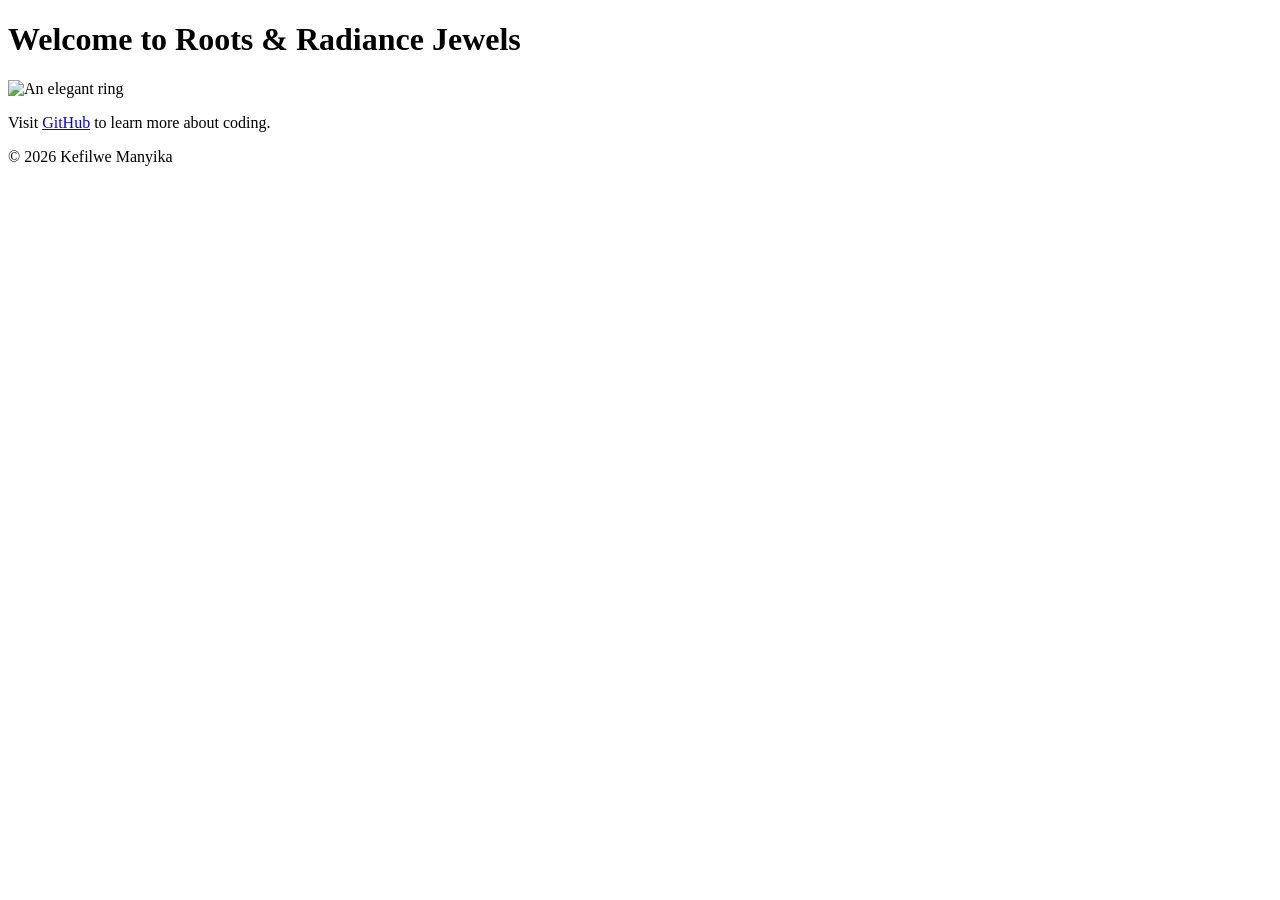
==== index.html @ 9902914d "Initial commit: Added simple HTML page" ====
<!DOCTYPE html> 

<html lang="en"> 

<head> 

    <meta charset="UTF-8"> 

    <meta name="viewport" content="width=device-width, initial-scale=1.0"> 

    <title>Roots & Radiance Jewels</title> 

</head> 

<body> 

    <header> 

        <h1>Welcome to Roots & Radiance Jewels   </h1> 

    </header> 

 

    <main> 

         
        <img src="https://cdn-media.glamira.com/media/product/newgeneration/view/1/sku/11611dreamy-feeling/womenstone/diamond-zirconia_AAAAA/alloycolour/yellow/width/w5.jpg" alt="An elegant ring"> 

         

        <p>Visit <a href="https://github.com">GitHub</a> to learn more about coding.</p> 

    </main> 

 

    <footer> 

        <p>&copy; 2026 Kefilwe Manyika</p> 

    </footer> 

 

</body> 

</html>
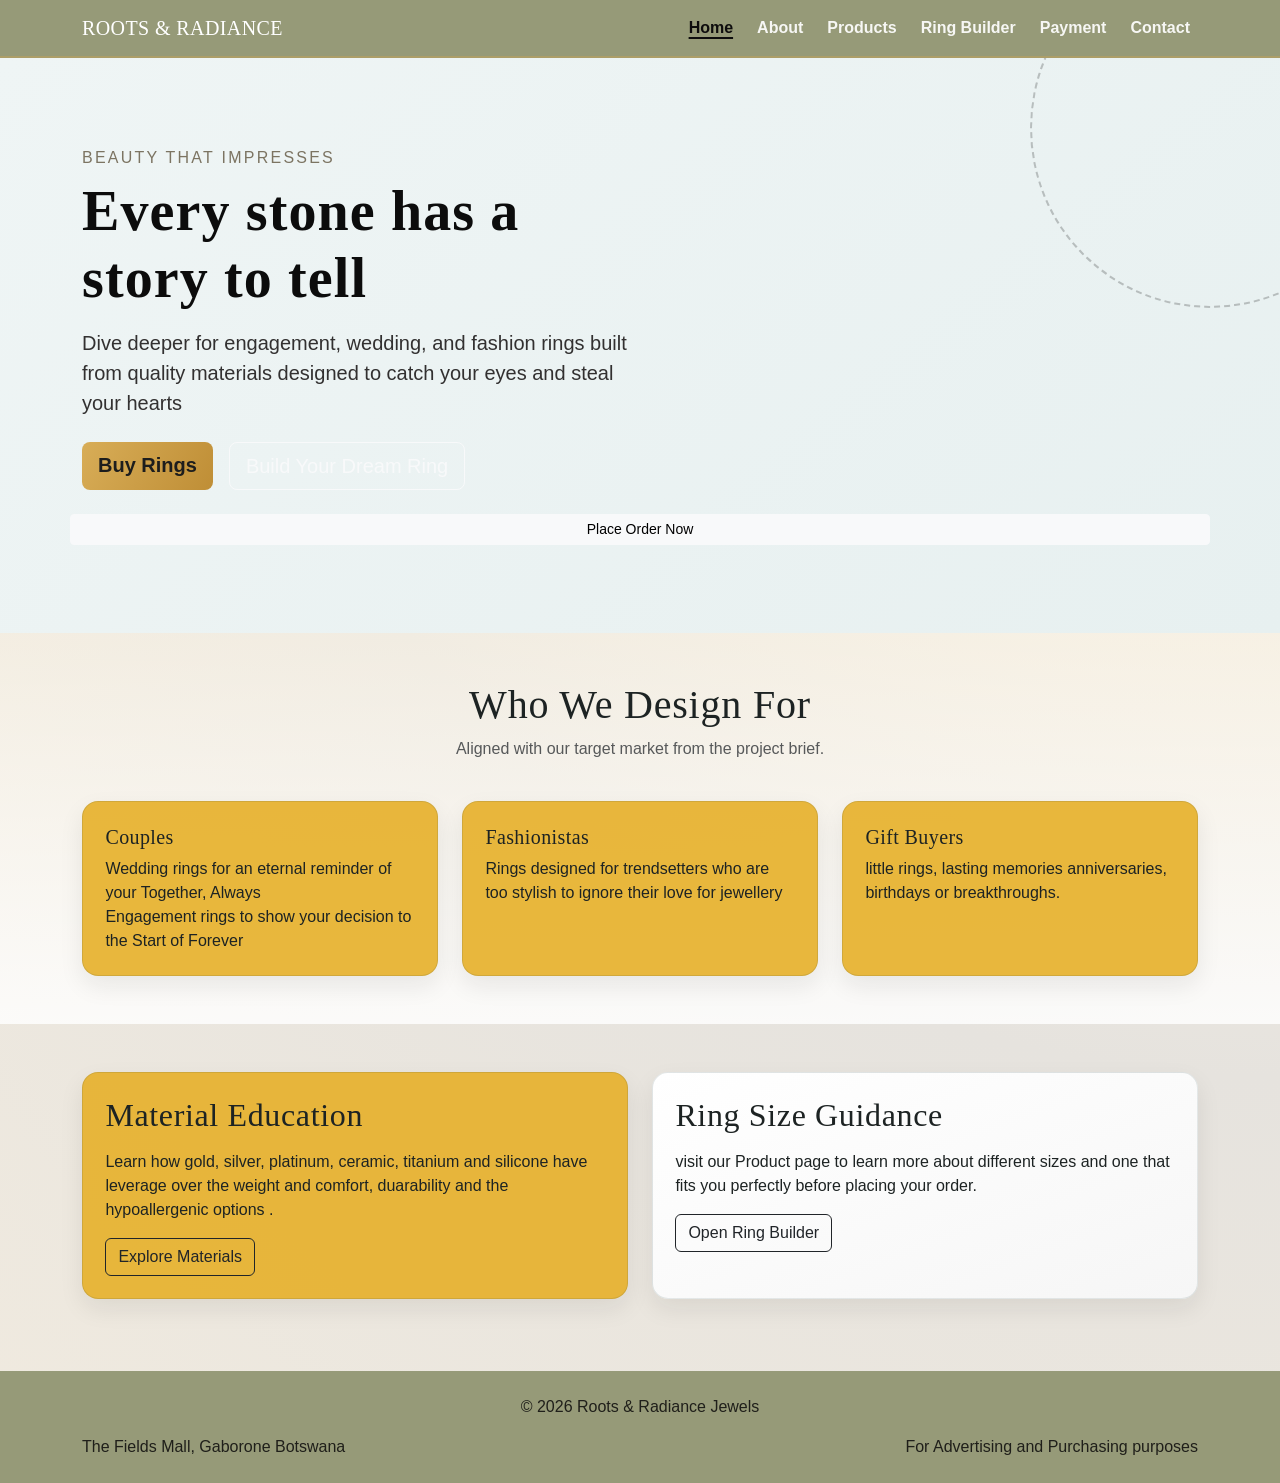
==== commit 8202e903: "Add files via upload" ====
--- a/index.html
+++ b/index.html
@@ -1,48 +1,130 @@
-<!DOCTYPE html> 
-
-<html lang="en"> 
-
-<head> 
-
-    <meta charset="UTF-8"> 
-
-    <meta name="viewport" content="width=device-width, initial-scale=1.0"> 
-
-    <title>Roots & Radiance Jewels</title> 
-
-</head> 
-
-<body> 
-
-    <header> 
-
-        <h1>Welcome to Roots & Radiance Jewels   </h1> 
-
-    </header> 
-
- 
-
-    <main> 
-
-         
-        <img src="https://cdn-media.glamira.com/media/product/newgeneration/view/1/sku/11611dreamy-feeling/womenstone/diamond-zirconia_AAAAA/alloycolour/yellow/width/w5.jpg" alt="An elegant ring"> 
-
-         
-
-        <p>Visit <a href="https://github.com">GitHub</a> to learn more about coding.</p> 
-
-    </main> 
-
- 
-
-    <footer> 
-
-        <p>&copy; 2026 Kefilwe Manyika</p> 
-
-    </footer> 
-
- 
-
-</body> 
-
-</html> +<!DOCTYPE html> 
+
+<html lang="en"> 
+
+<head> 
+
+    <meta charset="UTF-8"> 
+
+    <meta name="viewport" content="width=device-width, initial-scale=1.0"> 
+    <title>Roots & Radiance Jewels | Home</title>
+    <link rel="preconnect" href="https://fonts.googleapis.com">
+    <link rel="preconnect" href="https://fonts.gstatic.com" crossorigin>
+    <link href="https://cdn.jsdelivr.net/npm/bootstrap@5.3.3/dist/css/bootstrap.min.css" rel="stylesheet">
+    <link rel="stylesheet" href="styles.css">
+
+</head> 
+
+<body> 
+    <nav class="navbar navbar-expand-lg navbar-dark site-nav sticky-top">
+        <div class="container">
+            <a class="navbar-brand brand-font" href="index.html">ROOTS & RADIANCE</a>
+            <button class="navbar-toggler" type="button" data-bs-toggle="collapse" data-bs-target="#mainNav" aria-controls="mainNav" aria-expanded="false" aria-label="Toggle navigation">
+                <span class="navbar-toggler-icon"></span>
+            </button>
+             <div class="collapse navbar-collapse" id="mainNav">
+                <ul class="navbar-nav ms-auto gap-lg-2">
+                    <li class="nav-item"><a class="nav-link active" href="index.html">Home</a></li>
+                    <li class="nav-item"><a class="nav-link" href="about.html">About</a></li>
+                    <li class="nav-item"><a class="nav-link" href="products.html">Products</a></li>
+                    <li class="nav-item"><a class="nav-link" href="ring-builder.html">Ring Builder</a></li>
+                    <li class="nav-item"><a class="nav-link" href="payment.html">Payment</a></li>
+                    <li class="nav-item"><a class="nav-link" href="contact.html">Contact</a></li>
+                </ul>
+            </div>
+               </div>
+        </nav>
+
+    <header class="hero-section">
+        <div class="container">
+            <div class="row align-items-center gy-4">
+                <div class="col-lg-6 reveal">
+                    <p class="text-uppercase tracking-wide text-gold mb-2">BEAUTY that impresses</p>
+                    <h1 class="display-4 fw-bold brand-font mb-3">Every stone has a story to tell</h1>
+                    <p class="lead text-light-soft">
+                        Dive deeper for engagement, wedding, and fashion rings built from quality materials designed to catch your eyes and steal your hearts
+                    </p>
+                    <div class="d-flex gap-3 mt-4 flex-wrap">
+                        <a href="products.html" class="btn btn-gold btn-lg">Buy Rings</a>
+                        <a href="ring-builder.html" class="btn btn-outline-light btn-lg">Build Your Dream Ring</a>
+                    </div>
+                </div>
+                
+                        <a href="Paymemt.html" class="btn btn-light btn-sm">Place Order Now</a>
+                    </div>
+                </div>
+            </div>
+        </div>
+    
+    </header> 
+
+     <main>
+        <section class="py-5 section-soft">
+            <div class="container">
+                <div class="row text-center mb-4 reveal">
+                    <div class="col">
+                        <h2 class="brand-font display-6">Who We Design For</h2>
+                        <p class="text-muted">Aligned with our target market from the project brief.</p>
+                    </div>
+                </div>
+                <div class="row g-4">
+                    <div class="col-md-4 reveal">
+                        <article class="info-card h-100">
+                            <h3 class="h5 brand-font">Couples</h3>
+                            <p class="mb-0">Wedding rings for an eternal reminder of your Together, Always </p>
+                            <p class="mb-0">Engagement rings to show your decision to the Start of Forever</p>
+                        </article>
+                    </div>
+                    <div class="col-md-4 reveal">
+                        <article class="info-card h-100">
+                            <h3 class="h5 brand-font">Fashionistas</h3>
+                            <p class="mb-0">Rings designed for trendsetters who are too stylish to ignore their love for jewellery</p>
+                        </article>
+                    </div>
+                    <div class="col-md-4 reveal">
+                        <article class="info-card h-100">
+                            <h3 class="h5 brand-font">Gift Buyers</h3>
+                            <p class="mb-0">little rings, lasting memories anniversaries, birthdays or breakthroughs.</p>
+                        </article>
+                    </div>
+                </div>
+            </div>
+        </section>
+         <section class="py-5">
+            <div class="container">
+                <div class="row g-4 align-items-stretch">
+                    <div class="col-lg-6 reveal">
+                        <div class="feature-panel h-100">
+                            <h2 class="brand-font h2 mb-3">Material Education</h2>
+                            <p>Learn how gold, silver, platinum, ceramic, titanium and silicone have leverage over the weight and comfort, duarability and the hypoallergenic options .</p>
+                            <a href="products.html" class="btn btn-outline-dark">Explore Materials</a>
+                        </div>
+                    </div>
+                    <div class="col-lg-6 reveal">
+                        <div class="feature-panel h-100 alt">
+                            <h2 class="brand-font h2 mb-3">Ring Size Guidance</h2>
+                            <p>visit our Product page to learn more about different sizes and one that fits you perfectly before placing your order.</p>
+                            <a href="ring-builder.html" class="btn btn-outline-dark">Open Ring Builder</a>
+                         </div>
+                    </div>
+                </div>
+            </div>
+        </section>
+    </main> 
+<footer>
+     <footer class="site-footer py-4 mt-4">
+    <div class="container">
+        <!-- Location on its own line -->
+        <div class="text-center mb-3">
+            <p class="mb-0">&copy; 2026 Roots & Radiance Jewels</p>
+        </div>
+        
+        <!-- Copyright and tagline on the same line -->
+        <div class="d-flex flex-column flex-md-row justify-content-between align-items-center gap-2">
+            <p class="mb-0">The Fields Mall, Gaborone Botswana</p>
+            <p class="mb-0">For Advertising and Purchasing purposes</p>
+        </div>
+    </div>
+ </footer>  
+</body>
+</html>    
--- a/styles.css
+++ b/styles.css
@@ -0,0 +1,267 @@
+:root {
+    --deep-green: #969a78;
+    --deep-green-2: #969a78;
+    --gold: #d3a64b;
+    --gold-soft: #7c7462;
+    --cream: #e6e3de;
+    --charcoal: #1d2323;
+    --rose: #b76e79;
+    --silver: #c7cdd7;
+    }
+
+* {
+    box-sizing: border-box;
+}
+
+body {
+    margin: 0;
+    font-family: "Nunito Sans", sans-serif;
+    color: var(--charcoal);
+    background: radial-gradient(circle at top right, #fff8ea 0%, var(--cream) 55%, #f0eadf 100%);
+}
+
+.brand-font {
+    font-family: "Cormorant Garamond", serif;
+    letter-spacing: 0.02em;
+}
+
+.site-nav {
+    background: linear-gradient(120deg, var(--deep-green), var(--deep-green-2));
+    border-bottom: 2px solid rgba(211, 166, 75, 0.35);
+}
+
+.site-nav .nav-link {
+    color: rgba(255, 255, 255, 0.92);
+    font-weight: 700;
+}
+
+.site-nav .nav-link:hover,
+.site-nav .nav-link.active {
+    color: #0e0d0d;
+    text-decoration: underline;
+    text-decoration-thickness: 2px;
+    text-underline-offset: 4px;
+}
+
+.hero-section {
+    position: relative;
+    overflow: hidden;
+    padding: 5.5rem 0;
+    background:
+        linear-gradient(140deg, #eff5f5, #e7f0f0);
+    color: #0c0c0c;
+}
+
+.hero-section::after {
+    content: "";
+    position: absolute;
+    width: 360px;
+    height: 360px;
+    border: 2px dashed rgba(6, 5, 5, 0.22);
+    border-radius: 50%;
+    top: -110px;
+    right: -110px;
+}
+
+.page-hero {
+    padding: 3rem 0;
+    color: #fff;
+    background: linear-gradient(125deg, #173a3b, #2b5950);
+}
+
+.tracking-wide {
+    letter-spacing: 0.14em;
+}
+
+.text-gold {
+    color: var(--gold-soft);
+}
+
+.text-light-soft {
+    color: rgba(14, 11, 11, 0.84);
+}
+
+.hero-ring-card {
+    border-radius: 1rem;
+    background: linear-gradient(160deg, rgba(255, 255, 255, 0.11), rgba(255, 255, 255, 0.03));
+    border: 1px solid rgba(255, 255, 255, 0.16);
+    padding: 2rem;
+    backdrop-filter: blur(2px);
+    box-shadow: 0 15px 45px rgba(0, 0, 0, 0.25);
+}
+
+.hero-ring-preview {
+    width: 180px;
+    height: 180px;
+    margin: 0 auto;
+    border: 14px solid var(--gold);
+    border-radius: 50%;
+    position: relative;
+    box-shadow: inset 0 4px 16px rgba(255, 255, 255, 0.4), 0 8px 30px rgba(0, 0, 0, 0.24);
+}
+
+.hero-ring-preview::before {
+    content: "";
+    position: absolute;
+    width: 34px;
+    height: 34px;
+    border-radius: 50%;
+    background: linear-gradient(140deg, #f6f6f6, #b7bec9);
+    top: -21px;
+    left: 50%;
+    transform: translateX(-50%);
+    box-shadow: 0 0 0 4px rgba(255, 255, 255, 0.2);
+}
+
+.section-soft {
+    background: linear-gradient(180deg, rgba(255, 247, 230, 0.45) 0%, rgba(255, 255, 255, 0.82) 100%);
+}
+
+.content-panel,
+.info-card,
+.product-card,
+.feature-panel {
+    background: rgba(230, 177, 45, 0.92);
+    border: 1px solid rgba(15, 47, 47, 0.11);
+    border-radius: 1rem;
+    padding: 1.4rem;
+    box-shadow: 0 10px 24px rgba(20, 29, 29, 0.08);
+}
+
+.feature-panel.alt {
+    background: linear-gradient(160deg, #fff, #f6f6f6);
+}
+
+.bg-dark-panel {
+    background: linear-gradient(160deg, #f3e5a9, #dcdbb6);
+    border-color: rgba(255, 255, 255, 0.18);
+}
+
+.btn-gold {
+    background: linear-gradient(120deg, #d8ad57, #bf8e36);
+    border: none;
+    color: #1d1d1d;
+    font-weight: 800;
+}
+
+.btn-gold:hover {
+    background: linear-gradient(120deg, #c89b44, #af7c29);
+    color: #111;
+}
+
+.material-table th {
+    background: #1f4d4a;
+    color: #fff;
+}
+
+.product-card .product-visual {
+    border-radius: 0.8rem;
+    height: 180px;
+    border: 1px solid rgba(0, 0, 0, 0.1);
+}
+
+.product-visual.gold { background: linear-gradient(145deg, #f7da8d, #ca9532); }
+.product-visual.platinum { background: linear-gradient(145deg, #f1f5fa, #b6bfcc); }
+.product-visual.rose { background: linear-gradient(145deg, #e8b5b2, #b96f74); }
+.product-visual.silver { background: linear-gradient(145deg, #f2f4f9, #9ea7b6); }
+.product-visual.mixed { background: linear-gradient(145deg, #f0ca71 35%, #bec6d0 36%, #e0e5ee 70%); }
+.product-visual.emerald { background: linear-gradient(145deg, #d2ebdc, #2f8f65); }
+
+.builder-preview-wrapper {
+    min-height: 250px;
+    border-radius: 1rem;
+    background: linear-gradient(170deg, #f5eee4, #ece3d6);
+    display: grid;
+    place-items: center;
+}
+
+.ring-visual {
+    width: 180px;
+    height: 180px;
+    border-radius: 50%;
+    border: 14px solid var(--gold);
+    position: relative;
+    transition: all 0.25s ease;
+}
+
+.stone-visual {
+    width: 34px;
+    height: 34px;
+    border-radius: 50%;
+    position: absolute;
+    top: -21px;
+    left: 50%;
+    transform: translateX(-50%);
+    background: #e8eef6;
+    box-shadow: 0 0 0 4px rgba(255, 255, 255, 0.35);
+}
+
+.ring-visual.color-gold { border-color: #cda64d; }
+.ring-visual.color-platinum { border-color: #b7c0cb; }
+.ring-visual.color-rose { border-color: #be7c85; }
+.ring-visual.color-black { border-color: #30353a; }
+
+.stone-visual.stone-diamond { background: radial-gradient(circle, #ffffff 0%, #d8e0ea 75%); }
+
+.stone-visual.stone-emerald { background: radial-gradient(circle, #90e6b2 0%, #2f9964 75%); }
+
+.preview-gallery {
+    display: grid;
+    gap: 0.8rem;
+    grid-template-columns: repeat(3, minmax(0, 1fr));
+}
+
+.preview-block {
+    height: 120px;
+    border-radius: 0.7rem;
+}
+
+.preview-block.one { background: linear-gradient(145deg, #ecebe7, #ce9d43); }
+.preview-block.two { background: linear-gradient(145deg, #f4f6fb, #bfc8d5); }
+.preview-block.three { background: linear-gradient(145deg, #f0bcc0, #ba767f); }
+
+.site-footer {
+    background: #969a78;
+    color: rgba(10, 9, 9, 0.85);
+}
+
+.reveal {
+    animation: rise 0.6s ease both;
+}
+
+@keyframes rise {
+    from {
+        opacity: 0;
+        transform: translateY(16px);
+    }
+    to {
+        opacity: 1;
+        transform: translateY(0);
+    }
+}
+
+@media (max-width: 991px) {
+    .hero-section {
+        padding: 4rem 0;
+    }
+
+    .hero-ring-card {
+        text-align: center;
+    }
+}
+
+@media (max-width: 575px) {
+    .hero-ring-preview,
+    .ring-visual {
+        width: 145px;
+        height: 145px;
+    }
+
+    .hero-ring-preview {
+        border-width: 11px;
+    }
+
+    .ring-visual {
+        border-width: 11px;
+    }
+}
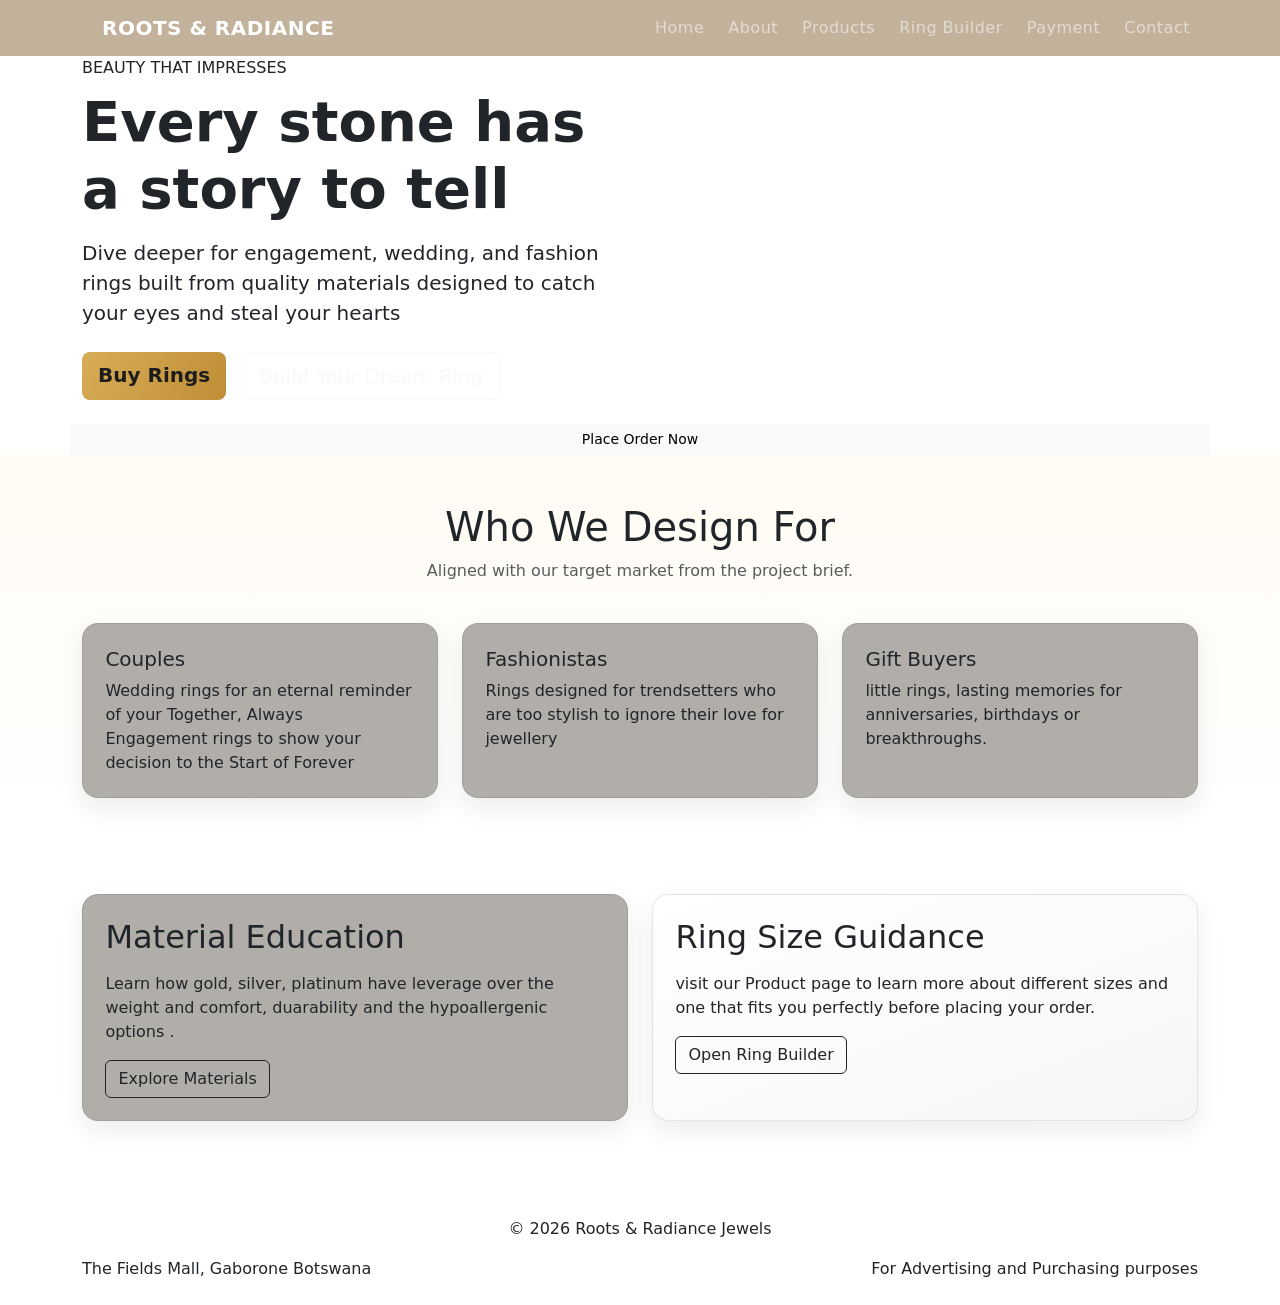
==== commit 78c9b78c: "Add files via upload" ====
--- a/index.html
+++ b/index.html
@@ -11,7 +11,7 @@
     <link rel="preconnect" href="https://fonts.googleapis.com">
     <link rel="preconnect" href="https://fonts.gstatic.com" crossorigin>
     <link href="https://cdn.jsdelivr.net/npm/bootstrap@5.3.3/dist/css/bootstrap.min.css" rel="stylesheet">
-    <link rel="stylesheet" href="styles.css">
+    <link rel="stylesheet" href="styles.css"> 
 
 </head> 
 
@@ -24,10 +24,10 @@
             </button>
              <div class="collapse navbar-collapse" id="mainNav">
                 <ul class="navbar-nav ms-auto gap-lg-2">
-                    <li class="nav-item"><a class="nav-link active" href="index.html">Home</a></li>
+                    <li class="nav-item"><a class="nav-link" href="index.html">Home</a></li>
                     <li class="nav-item"><a class="nav-link" href="about.html">About</a></li>
                     <li class="nav-item"><a class="nav-link" href="products.html">Products</a></li>
-                    <li class="nav-item"><a class="nav-link" href="ring-builder.html">Ring Builder</a></li>
+                    <li class="nav-item"><a class="nav-link" href="ring builder.html">Ring Builder</a></li>
                     <li class="nav-item"><a class="nav-link" href="payment.html">Payment</a></li>
                     <li class="nav-item"><a class="nav-link" href="contact.html">Contact</a></li>
                 </ul>
@@ -46,11 +46,11 @@
                     </p>
                     <div class="d-flex gap-3 mt-4 flex-wrap">
                         <a href="products.html" class="btn btn-gold btn-lg">Buy Rings</a>
-                        <a href="ring-builder.html" class="btn btn-outline-light btn-lg">Build Your Dream Ring</a>
+                        <a href="ring builder.html" class="btn btn-outline-light btn-lg">Build Your Dream Ring</a>
                     </div>
                 </div>
                 
-                        <a href="Paymemt.html" class="btn btn-light btn-sm">Place Order Now</a>
+                        <a href="payment.html" class="btn btn-light btn-sm">Place Order Now</a>
                     </div>
                 </div>
             </div>
@@ -84,7 +84,7 @@
                     <div class="col-md-4 reveal">
                         <article class="info-card h-100">
                             <h3 class="h5 brand-font">Gift Buyers</h3>
-                            <p class="mb-0">little rings, lasting memories anniversaries, birthdays or breakthroughs.</p>
+                            <p class="mb-0">little rings, lasting memories for anniversaries, birthdays or breakthroughs.</p>
                         </article>
                     </div>
                 </div>
@@ -96,7 +96,7 @@
                     <div class="col-lg-6 reveal">
                         <div class="feature-panel h-100">
                             <h2 class="brand-font h2 mb-3">Material Education</h2>
-                            <p>Learn how gold, silver, platinum, ceramic, titanium and silicone have leverage over the weight and comfort, duarability and the hypoallergenic options .</p>
+                            <p>Learn how gold, silver, platinum have leverage over the weight and comfort, duarability and the hypoallergenic options .</p>
                             <a href="products.html" class="btn btn-outline-dark">Explore Materials</a>
                         </div>
                     </div>
@@ -104,7 +104,7 @@
                         <div class="feature-panel h-100 alt">
                             <h2 class="brand-font h2 mb-3">Ring Size Guidance</h2>
                             <p>visit our Product page to learn more about different sizes and one that fits you perfectly before placing your order.</p>
-                            <a href="ring-builder.html" class="btn btn-outline-dark">Open Ring Builder</a>
+                            <a href="ring builder.html" class="btn btn-outline-dark">Open Ring Builder</a>
                          </div>
                     </div>
                 </div>
@@ -114,12 +114,12 @@
 <footer>
      <footer class="site-footer py-4 mt-4">
     <div class="container">
-        <!-- Location on its own line -->
+        <!-- Copyright on its own line -->
         <div class="text-center mb-3">
             <p class="mb-0">&copy; 2026 Roots & Radiance Jewels</p>
         </div>
         
-        <!-- Copyright and tagline on the same line -->
+        <!-- Location and tagline on the same line -->
         <div class="d-flex flex-column flex-md-row justify-content-between align-items-center gap-2">
             <p class="mb-0">The Fields Mall, Gaborone Botswana</p>
             <p class="mb-0">For Advertising and Purchasing purposes</p>
--- a/styles.css
+++ b/styles.css
@@ -1,84 +1,52 @@
-:root {
-    --deep-green: #969a78;
-    --deep-green-2: #969a78;
-    --gold: #d3a64b;
-    --gold-soft: #7c7462;
-    --cream: #e6e3de;
-    --charcoal: #1d2323;
-    --rose: #b76e79;
-    --silver: #c7cdd7;
-    }
+<!DOCTYPE html>
+<html lang=en>
 
-* {
-    box-sizing: border-box;
+<head> 
+
+    <meta charset="UTF-8"> 
+    <meta name="viewport" content="width=device-width, initial-scale=1.0"> 
+    <title>ROOTS & RADIANCE JEWELS</title>
+    <link href="https://cdn.jsdelivr.net/npm/bootstrap@5.3.3/dist/css/bootstrap.min.css" rel="stylesheet">
+    <link rel="stylesheet" href="styles.css"> 
+</head>
+
+<style>
+
+body {
+    font-family: Arial, sans-serif
+    color: #333 
+    background-color: #f9f9f9
+    margin: 0; 
+    padding: 0; 
+    line-height: 1.6; 
 }
 
-body {
-    margin: 0;
-    font-family: "Nunito Sans", sans-serif;
-    color: var(--charcoal);
-    background: radial-gradient(circle at top right, #fff8ea 0%, var(--cream) 55%, #f0eadf 100%);
+nav{
+    display: flex;
+    justify-content: center;
+    align-items: center;
+    background-color: #c2b19b;
+    padding: 20px 0;
+    gap: 30px; /* space between menu items */
 }
-
-.brand-font {
-    font-family: "Cormorant Garamond", serif;
-    letter-spacing: 0.02em;
-}
-
-.site-nav {
-    background: linear-gradient(120deg, var(--deep-green), var(--deep-green-2));
-    border-bottom: 2px solid rgba(211, 166, 75, 0.35);
-}
-
-.site-nav .nav-link {
-    color: rgba(255, 255, 255, 0.92);
-    font-weight: 700;
-}
-
-.site-nav .nav-link:hover,
-.site-nav .nav-link.active {
-    color: #0e0d0d;
-    text-decoration: underline;
-    text-decoration-thickness: 2px;
-    text-underline-offset: 4px;
-}
-
-.hero-section {
+nav a {
+    text-decoration: none;
+    color: rgb(0, 0, 0);
+    font-weight: bold;
+    letter-spacing: 0.5px;
     position: relative;
-    overflow: hidden;
-    padding: 5.5rem 0;
-    background:
-        linear-gradient(140deg, #eff5f5, #e7f0f0);
-    color: #0c0c0c;
-}
-
-.hero-section::after {
-    content: "";
-    position: absolute;
-    width: 360px;
-    height: 360px;
-    border: 2px dashed rgba(6, 5, 5, 0.22);
+    padding: 10px 20px;
+    border-radius: 25px;
+    transition: background-color 0.3s;
+  }
+  .hero-ring-preview {
+    width: 180px;
+    height: 180px;
+    margin: 0 auto;
+    border: 14px solid var(--gold);
     border-radius: 50%;
-    top: -110px;
-    right: -110px;
-}
-
-.page-hero {
-    padding: 3rem 0;
-    color: #fff;
-    background: linear-gradient(125deg, #173a3b, #2b5950);
-}
-
-.tracking-wide {
-    letter-spacing: 0.14em;
-}
-
-.text-gold {
-    color: var(--gold-soft);
-}
-
-.text-light-soft {
-    color: rgba(14, 11, 11, 0.84);
+    position: relative;
+    box-shadow: inset 0 4px 16px rgba(255, 255, 255, 0.4), 0 8px 30px rgba(0, 0, 0, 0.24);
 }
 
 .hero-ring-card {
@@ -121,7 +89,7 @@
 .info-card,
 .product-card,
 .feature-panel {
-    background: rgba(230, 177, 45, 0.92);
+    background: rgba(171, 168, 162, 0.92);
     border: 1px solid rgba(15, 47, 47, 0.11);
     border-radius: 1rem;
     padding: 1.4rem;
@@ -129,7 +97,7 @@
 }
 
 .feature-panel.alt {
-    background: linear-gradient(160deg, #fff, #f6f6f6);
+    background: linear-gradient(160deg, #ffffff, #f6f6f6);
 }
 
 .bg-dark-panel {
@@ -153,7 +121,6 @@
     background: #1f4d4a;
     color: #fff;
 }
-
 .product-card .product-visual {
     border-radius: 0.8rem;
     height: 180px;
@@ -166,102 +133,10 @@
 .product-visual.silver { background: linear-gradient(145deg, #f2f4f9, #9ea7b6); }
 .product-visual.mixed { background: linear-gradient(145deg, #f0ca71 35%, #bec6d0 36%, #e0e5ee 70%); }
 .product-visual.emerald { background: linear-gradient(145deg, #d2ebdc, #2f8f65); }
+.product-visual.diamond{background:linear-gradient(145deg,   #f2f4f9 40%);}
 
-.builder-preview-wrapper {
-    min-height: 250px;
-    border-radius: 1rem;
-    background: linear-gradient(170deg, #f5eee4, #ece3d6);
-    display: grid;
-    place-items: center;
+  .site-footer {
+    background: #98896a
+    color #333
 }
 
-.ring-visual {
-    width: 180px;
-    height: 180px;
-    border-radius: 50%;
-    border: 14px solid var(--gold);
-    position: relative;
-    transition: all 0.25s ease;
-}
-
-.stone-visual {
-    width: 34px;
-    height: 34px;
-    border-radius: 50%;
-    position: absolute;
-    top: -21px;
-    left: 50%;
-    transform: translateX(-50%);
-    background: #e8eef6;
-    box-shadow: 0 0 0 4px rgba(255, 255, 255, 0.35);
-}
-
-.ring-visual.color-gold { border-color: #cda64d; }
-.ring-visual.color-platinum { border-color: #b7c0cb; }
-.ring-visual.color-rose { border-color: #be7c85; }
-.ring-visual.color-black { border-color: #30353a; }
-
-.stone-visual.stone-diamond { background: radial-gradient(circle, #ffffff 0%, #d8e0ea 75%); }
-
-.stone-visual.stone-emerald { background: radial-gradient(circle, #90e6b2 0%, #2f9964 75%); }
-
-.preview-gallery {
-    display: grid;
-    gap: 0.8rem;
-    grid-template-columns: repeat(3, minmax(0, 1fr));
-}
-
-.preview-block {
-    height: 120px;
-    border-radius: 0.7rem;
-}
-
-.preview-block.one { background: linear-gradient(145deg, #ecebe7, #ce9d43); }
-.preview-block.two { background: linear-gradient(145deg, #f4f6fb, #bfc8d5); }
-.preview-block.three { background: linear-gradient(145deg, #f0bcc0, #ba767f); }
-
-.site-footer {
-    background: #969a78;
-    color: rgba(10, 9, 9, 0.85);
-}
-
-.reveal {
-    animation: rise 0.6s ease both;
-}
-
-@keyframes rise {
-    from {
-        opacity: 0;
-        transform: translateY(16px);
-    }
-    to {
-        opacity: 1;
-        transform: translateY(0);
-    }
-}
-
-@media (max-width: 991px) {
-    .hero-section {
-        padding: 4rem 0;
-    }
-
-    .hero-ring-card {
-        text-align: center;
-    }
-}
-
-@media (max-width: 575px) {
-    .hero-ring-preview,
-    .ring-visual {
-        width: 145px;
-        height: 145px;
-    }
-
-    .hero-ring-preview {
-        border-width: 11px;
-    }
-
-    .ring-visual {
-        border-width: 11px;
-    }
-}
